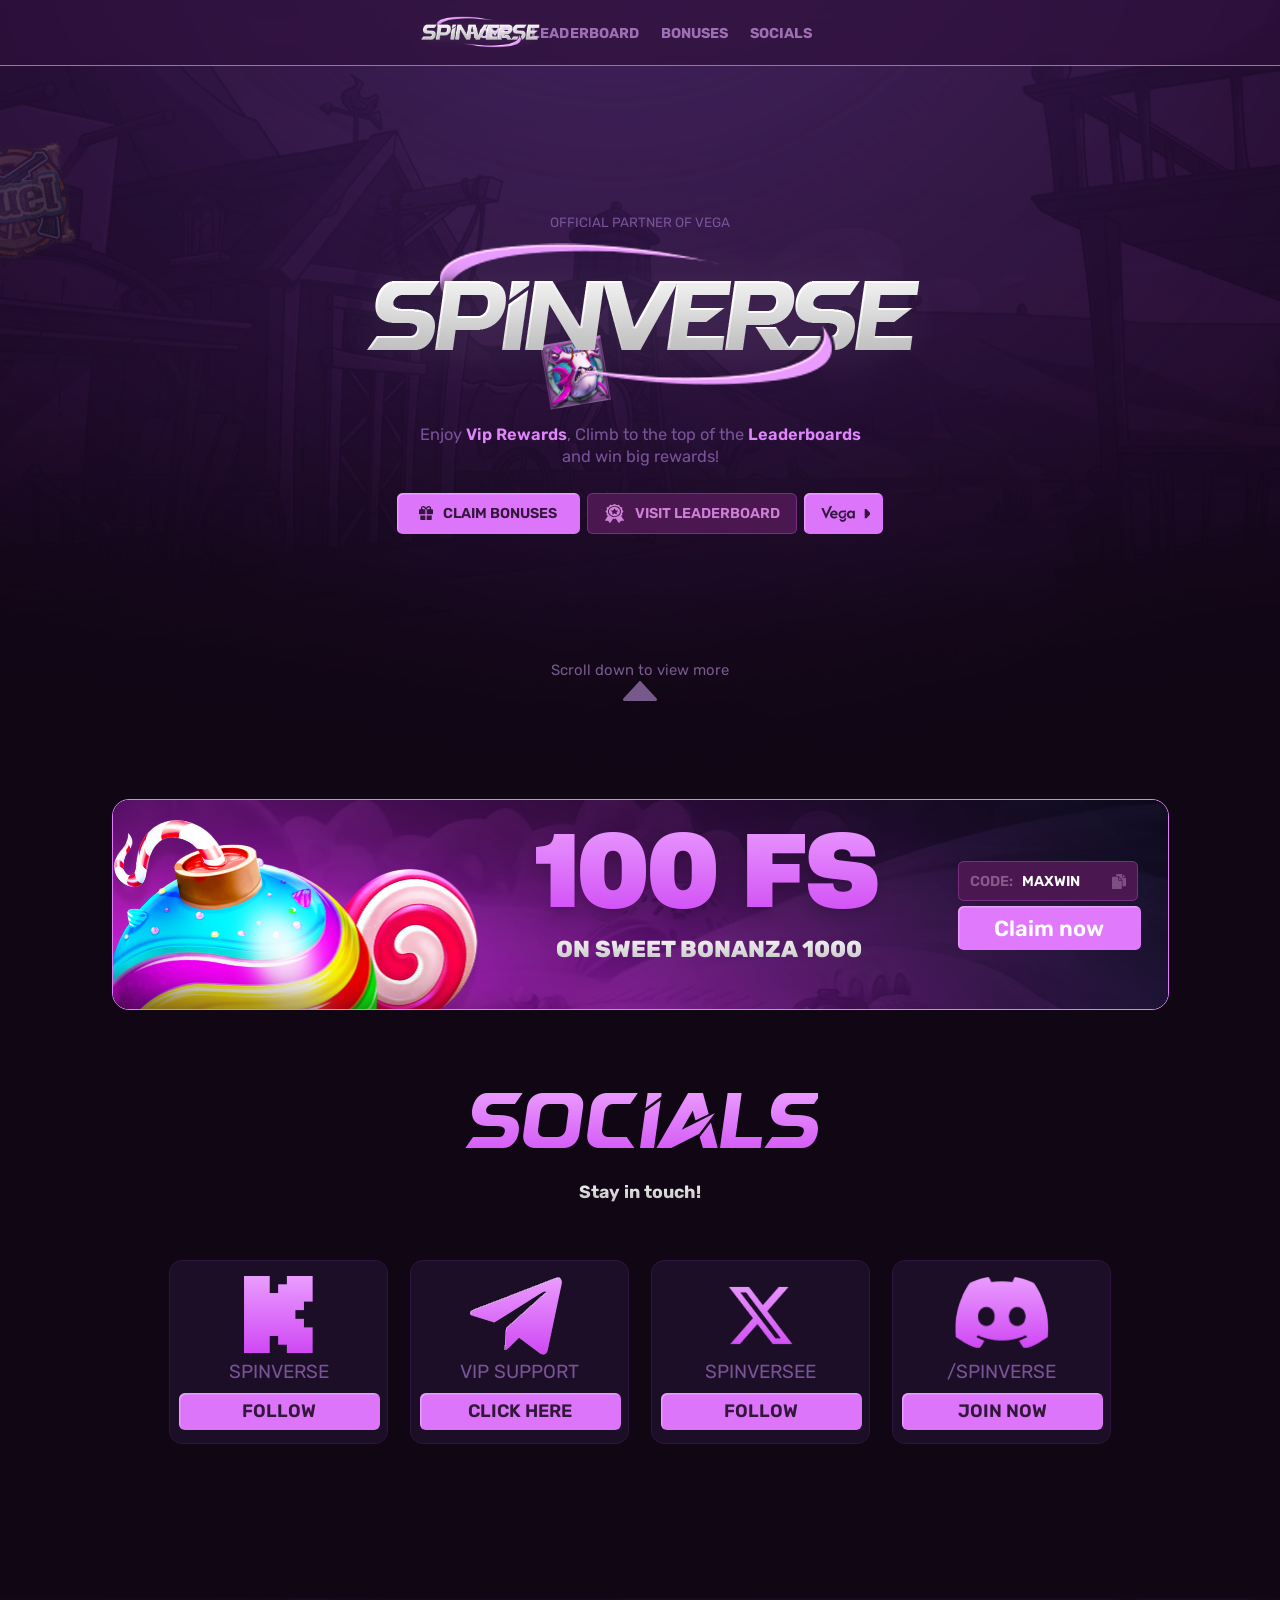
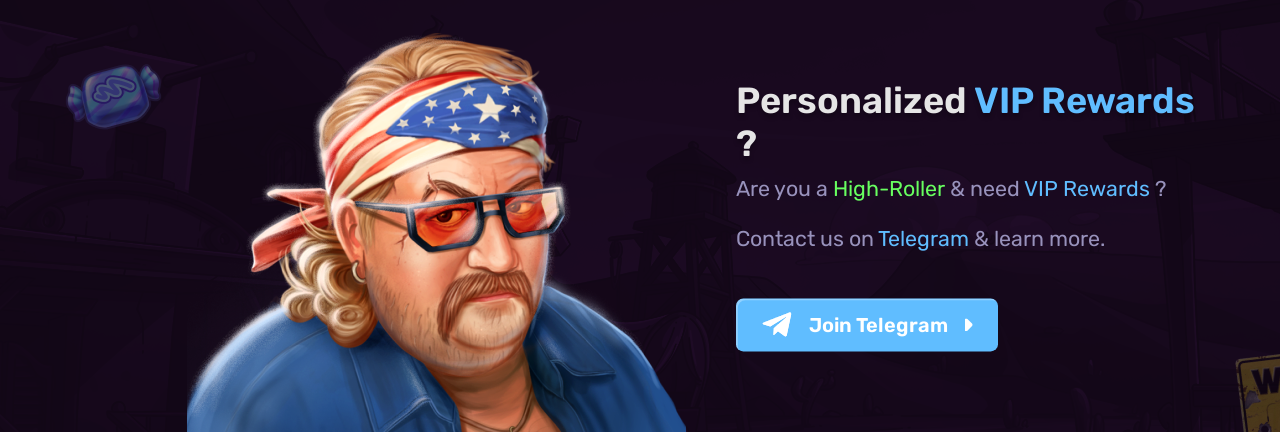
==== index.html @ 549899ab "SpinVerse site built from the Figma design Two pages implemented from Figma file GrZ4Aiq9pjTUiHEvaQZ" ====
<!DOCTYPE html>
<html lang="en">
<head>
<meta charset="utf-8">
<meta name="viewport" content="width=device-width, initial-scale=1">
<title>SpinVerse — Official Partner of Vega</title>
<meta name="description" content="Enjoy VIP rewards, climb to the top of the SpinVerse leaderboards and win big rewards.">
<link rel="icon" href="assets/img/logo-nav.png">
<link rel="preconnect" href="https://fonts.googleapis.com">
<link rel="preconnect" href="https://fonts.gstatic.com" crossorigin>
<link href="https://fonts.googleapis.com/css2?family=Blinker:wght@400;600&family=Onest:wght@400..800&family=Rubik:wght@300..900&display=swap" rel="stylesheet">
<link rel="stylesheet" href="css/style.css">
<link rel="stylesheet" href="css/responsive.css">
</head>
<body>

<header class="topbar">
  <div class="topbar__inner">
    <a href="index.html" aria-label="SpinVerse home">
      <img class="topbar__logo" src="assets/img/logo-nav.png" alt="SpinVerse">
    </a>
    <button class="nav-toggle" type="button" aria-expanded="false" aria-controls="primary-nav" aria-label="Toggle navigation">
      <span></span><span></span><span></span>
    </button>
    <ul class="topbar__nav" id="primary-nav">
      <li><a href="index.html" aria-current="page">HOME</a></li>
      <li><a href="leaderboard.html">LEADERBOARD</a></li>
      <li><a href="#bonuses">BONUSES</a></li>
      <li><a href="#socials">SOCIALS</a></li>
    </ul>
  </div>
</header>

<main>

  <!-- ===================== hero (Figma 13:2) ===================== -->
  <section class="hero">
    <img class="hero__bg" src="assets/img/bg-homepage.png" alt="">

    <div class="deco deco--bg3"><img src="assets/img/deco-bg3.png" alt=""></div>
    <div class="deco deco--razor"><img src="assets/img/deco-razor.png" alt=""></div>
    <div class="deco deco--gaybo"><img src="assets/img/deco-gaybo.png" alt=""></div>
    <div class="deco deco--sweets"><img src="assets/img/deco-sweets-mid.png" alt=""></div>

    <div class="hero__brand">
      <p class="hero__partner">OFFICIAL PARTNER OF VEGA</p>
      <img class="hero__logo" src="assets/img/logo-spinverse-hero.png" alt="SpinVerse">
      <p class="hero__tagline">
        Enjoy <strong>Vip Rewards</strong>, Climb to the top of the <strong>Leaderboards</strong><br>
        and win big rewards!
      </p>
      <div class="hero__actions">
        <a class="btn btn--fill btn--claim" href="#bonuses">
          <img class="btn__icon" src="assets/svg/icon-gift.svg" alt="">CLAIM BONUSES
        </a>
        <a class="btn btn--ghost btn--lb" href="leaderboard.html">
          <img class="btn__icon" src="assets/svg/icon-premium-badge.svg" alt="">VISIT LEADERBOARD
        </a>
        <a class="btn btn--fill btn--vega" href="#" aria-label="Visit Vega">
          <span class="vega-mark" aria-hidden="true"></span>
          <span class="caret" aria-hidden="true"></span>
        </a>
      </div>
    </div>

    <div class="scroll-cue">
      <span>Scroll down to view more</span>
      <img src="assets/svg/icon-scroll-arrow.svg" alt="">
    </div>
  </section>

  <!-- ================ 100 FS banner (Figma 47:594) ================ -->
  <section class="promo" id="bonuses">
    <div class="promo__card">
      <img class="promo__bg" src="assets/img/banner-100fs-bg.png" alt="">
      <p class="promo__headline"><span>100 FS</span></p>
      <p class="promo__sub">ON SWEET BONANZA 1000</p>
      <div class="promo__actions">
        <button class="code-chip" type="button" data-code="MAXWIN">
          <span class="code-chip__label">CODE:</span>
          <span class="code-chip__value">MAXWIN</span>
          <img class="code-chip__copy" src="assets/svg/icon-copy.svg" alt="">
        </button>
        <a class="btn promo__claim" href="#">Claim now</a>
      </div>
    </div>
  </section>

  <!-- ================== socials (Figma 47:595) ==================== -->
  <section class="socials" id="socials">
    <h2 class="socials__title"><span>SOCIALS</span></h2>
    <p class="socials__sub">Stay in touch!</p>

    <div class="socials__grid">
      <div class="social-card">
        <span class="social-card__glyph glyph--kick" aria-hidden="true"></span>
        <p class="social-card__handle">SPINVERSE</p>
        <a class="btn social-card__cta" href="#">FOLLOW</a>
      </div>

      <div class="social-card">
        <img class="social-card__svg" src="assets/svg/icon-telegram-big.svg" alt="">
        <p class="social-card__handle">VIP SUPPORT</p>
        <a class="btn social-card__cta" href="#">CLICK HERE</a>
      </div>

      <div class="social-card">
        <span class="social-card__glyph glyph--x" aria-hidden="true"></span>
        <p class="social-card__handle">SPINVERSEE</p>
        <a class="btn social-card__cta" href="#">FOLLOW</a>
      </div>

      <div class="social-card">
        <span class="social-card__glyph glyph--discord" aria-hidden="true"></span>
        <p class="social-card__handle">/SPINVERSE</p>
        <a class="btn social-card__cta" href="#">JOIN NOW</a>
      </div>
    </div>
  </section>

  <!-- ================ VIP rewards band (Figma 47:598) ============= -->
  <section class="vip">
    <img class="vip__art" src="assets/img/vip-art.png" alt="">
    <div class="vip__inner">

      <div class="vip__copy">
        <h2 class="vip__title">Personalized <span>VIP Rewards</span> ?</h2>
        <p class="vip__text">
          Are you a <span class="hi-green">High-Roller</span> &amp; need <span class="hi-blue">VIP Rewards</span> ?<br><br>
          Contact us on <span class="hi-blue">Telegram</span> &amp; learn more.
        </p>
        <a class="btn vip__tg" href="#">
          <img src="assets/svg/icon-telegram-btn.svg" alt="">
          Join Telegram
          <span class="caret" aria-hidden="true"></span>
        </a>
      </div>
    </div>
  </section>

</main>

<script src="js/main.js"></script>
</body>
</html>
---- css/style.css ----
/* ==========================================================================
   SpinVerse — implemented from Figma "SpinVerse (Copy)"
   file GrZ4Aiq9pjTUiHEvaQZJc5 · frames 13:2 (Home) and 3:210 (Rainbet LB)
   Design canvas: 1920px wide. Values below are the Figma values verbatim.
   ========================================================================== */

*, *::before, *::after { box-sizing: border-box; }
html, body { margin: 0; padding: 0; }

/* The two display faces the design calls for. Both are subset to ASCII and
   converted to WOFF from the originals in /neue-corp-font-family and /sakana.
   NOTE: both were supplied under personal-use-only licences — commercial
   deployment needs retail licences (PP Neue Corp from Pangram Pangram). */
@font-face {
  font-family: "PP Neue Corp";
  src: url("../assets/fonts/PPNeueCorp-NormalUltrabold.woff") format("woff");
  font-weight: 800;
  font-style: normal;
  font-display: swap;
}
@font-face {
  font-family: "Sakana";
  src: url("../assets/fonts/Sakana-Regular.woff") format("woff");
  font-weight: 400;
  font-style: normal;
  font-display: swap;
}

:root {
  /* surfaces */
  --bg:              #100614;
  --topbar-bg:       rgba(47, 16, 60, .7);
  --card-bg:         #1c0e26;
  --card-border:     #2e1440;
  --row-odd:         #1c0e26;
  --row-even:        #2d153f;
  --podium-bg:       #1e2024;
  --vip-bg:          #0e0e26;
  --code-bg:         #4b1750;
  --code-border:     rgba(210, 100, 221, .33);

  /* brand purples */
  --purple:          #dc75fa;
  --purple-btn:      #e079fb;
  --purple-accent:   #e085fb;
  --purple-1st:      #db71fa;
  --nav:             #9e6fb2;
  --muted:           #795398;
  --muted-2:         #88598c;
  --on-purple:       #32173a;

  /* podium / rank accents */
  --silver:          #b5b5b5;
  --silver-bar:      #a1a1a1;
  --silver-badge:    #dedede;
  --orange:          #fe543d;

  /* misc */
  --blue:            #60bdff;
  --green:           #68ff60;

  /* the two display faces from the Figma file */
  --font-display:    "PP Neue Corp", "Arial Black", system-ui, sans-serif;
  --font-sakana:     "Sakana", "Impact", system-ui, sans-serif;

  /* shared treatment for the gradient display wordmarks */
  --grad-wordmark:   linear-gradient(0deg, #cf48f4 0%, #ea9cff 100%);

  /* the inset top-left highlight Figma puts on every filled button */
  --btn-gloss:       inset 1.397px 1.397px 0 0 rgba(255, 255, 255, .3);
}

body {
  background: var(--bg);
  font-family: "Rubik", system-ui, -apple-system, "Segoe UI", sans-serif;
  color: #fff;
  overflow-x: hidden;
}

img { display: block; max-width: 100%; }
a { text-decoration: none; color: inherit; }

/* ============================ top bar (13:6 / 47:602) ==================== */

.topbar {
  position: relative;
  z-index: 20;
  height: 66px;
  background: var(--topbar-bg);
  border-bottom: 1px solid var(--nav);
  backdrop-filter: blur(6px);
}
.topbar__inner {
  position: relative;
  height: 100%;
  max-width: 1920px;
  margin-inline: auto;
}
.topbar__logo {
  position: absolute;
  left: 414px;
  top: 16px;
  width: 131.49px;
  height: 34px;
  object-fit: contain;
}
.topbar__nav {
  display: flex;
  align-items: center;
  justify-content: center;
  gap: 21px;              /* uniform 21px between the four Figma labels */
  height: 100%;
  margin: 0;
  padding: 0;
  list-style: none;
}
.topbar__nav a {
  font-size: 14.3px;
  font-weight: 700;
  color: var(--nav);
  letter-spacing: .01em;
  transition: color .18s ease;
}
.topbar__nav a:hover,
.topbar__nav a[aria-current="page"] { color: #e7c8f5; }

.nav-toggle {
  display: none;
  position: absolute;
  right: 20px;
  top: 50%;
  transform: translateY(-50%);
  width: 40px;
  height: 32px;
  padding: 6px;
  background: none;
  border: 0;
  cursor: pointer;
}
.nav-toggle span {
  display: block;
  height: 2px;
  margin: 4px 0;
  background: var(--nav);
  border-radius: 2px;
}

/* ============================== buttons ================================= */

.btn {
  position: relative;
  display: inline-flex;
  align-items: center;
  justify-content: center;
  gap: 8px;
  border: 0;
  border-radius: 5.589px;
  font-family: inherit;
  font-size: 14.3px;
  font-weight: 600;
  cursor: pointer;
  white-space: nowrap;
  transition: transform .15s ease, filter .15s ease;
}
.btn:hover { transform: translateY(-1px); filter: brightness(1.07); }
.btn:active { transform: translateY(0); }

/* filled purple + Figma's inset gloss */
.btn--fill {
  background: var(--purple);
  color: var(--on-purple);
  box-shadow: var(--btn-gloss);
}
/* dark chip with the translucent orchid hairline */
.btn--ghost {
  background: var(--code-bg);
  border: 1px solid var(--code-border);
  color: #ce80d7;
}
.btn__icon { width: 14px; height: 14px; flex: none; }

/* copy-code chip (22:429 / 3:422) */
.code-chip {
  display: inline-flex;
  align-items: center;
  gap: 9px;
  height: 40px;
  padding: 0 11px;
  background: var(--code-bg);
  border: .697px solid var(--code-border);
  border-radius: 5.578px;
  font-family: inherit;
  font-size: 14.41px;
  font-weight: 600;
  cursor: pointer;
  transition: border-color .18s ease;
}
.code-chip:hover { border-color: rgba(210, 100, 221, .7); }
.code-chip__label { color: var(--muted-2); }
.code-chip__value { color: #fff; }
.code-chip__copy {
  width: 14px;
  height: 15px;
  flex: none;
  margin-left: auto;      /* copy glyph sits flush right, as in Figma */
  opacity: .85;
}
.code-chip.is-copied .code-chip__value::after {
  content: " \2713";
  color: var(--green);
}

/* the Vega wordmark is a PNG used as an alpha mask so it can be recoloured */
.vega-mark {
  width: 34px;
  height: 16px;
  background: currentColor;
  -webkit-mask: url("../assets/img/vega-wordmark-mask.png") no-repeat center / contain;
          mask: url("../assets/img/vega-wordmark-mask.png") no-repeat center / contain;
}

/* the source polygon points up; Figma rotates it 90° so it reads as a chevron */
.caret {
  flex: none;
  transform: rotate(90deg);
  background: currentColor;
  -webkit-mask: url("../assets/svg/icon-caret.svg") no-repeat center / contain;
          mask: url("../assets/svg/icon-caret.svg") no-repeat center / contain;
}

/* ======================= HOME · hero (13:2) ============================== */

.hero {
  position: relative;
  height: 791px;
  margin-top: -66px;        /* top bar overlays the hero art, as in Figma */
  padding-top: 66px;
  overflow: hidden;
}
.hero__bg {
  position: absolute;
  inset: 0;
  width: 100%;
  height: 791px;
  object-fit: cover;
  z-index: 0;
}

/* floating game-art decorations (13:384-387) — each keeps its Figma box,
   rotation and opacity; the inner leaf keeps its own explicit size. */
.deco { position: absolute; z-index: 1; pointer-events: none; }
.deco img { width: 100%; height: 100%; object-fit: cover; }
.deco--bg3    { left: -72px;  top: 116px; width: 170px;     height: 170px;     transform: rotate(-9.63deg);  opacity: .16; }
.deco--razor  { left: 545px;  top: 340px; width: 60.683px;  height: 64.614px;  transform: rotate(-9.54deg); }
.deco--gaybo  { left: 1292px; top: 200px; width: 74.491px;  height: 74.491px;  transform: rotate(5.08deg); }
.deco--sweets { left: 1635px; top: 397px; width: 122.849px; height: 96.158px;  transform: rotate(-18.61deg); opacity: .23; }

/* brand block (47:597) — 658×327 frame, children at Figma coordinates */
.hero__brand {
  position: relative;
  z-index: 2;
  width: 658px;
  max-width: 100%;
  height: 327px;
  margin: 141px auto 0;     /* frame top 207 − top bar 66 */
}
.hero__partner {
  position: absolute;
  top: 7px;
  left: 0; right: 0;
  margin: 0;
  text-align: center;
  font-size: 13.468px;
  color: var(--muted);
}
.hero__logo {
  position: absolute;
  top: 0; left: 0;
  width: 658px;
  height: 226px;
  object-fit: contain;
}
.hero__tagline {
  position: absolute;
  top: 217px;
  left: 0; right: 0;
  margin: 0;
  text-align: center;
  font-size: 16.414px;
  line-height: 1.35;
  color: var(--muted);
}
.hero__tagline strong {
  font-weight: 600;
  color: var(--purple-accent);
}
.hero__actions {
  position: absolute;
  top: 286px;
  left: 0; right: 0;
  display: flex;
  justify-content: center;
  gap: 7px;
}
/* icon and label offsets inside each hero button are taken from Figma */
.hero__actions .btn--claim {
  width: 183.026px; height: 40.517px;
  justify-content: flex-start; padding-left: 22px; gap: 10px;
}
.hero__actions .btn--lb {
  width: 210px; height: 41px;
  justify-content: flex-start; padding-left: 17px; gap: 11px;
}
.hero__actions .btn--vega {
  width: 79px; height: 41px; color: var(--on-purple);
  justify-content: flex-start; padding-left: 17px; gap: 8px;
}
.btn--vega .caret { width: 9.78px; height: 17.115px; }
.btn--lb .btn__icon { width: 19px; height: 19px; }

/* scroll cue (24:465 / 24:467) */
.scroll-cue {
  position: absolute;
  z-index: 2;
  top: 661px;
  left: 0; right: 0;
  text-align: center;
  color: #78598c;
  font-size: 14.89px;
}
.scroll-cue img {
  width: 34.149px;
  height: 19.514px;
  margin: 2px auto 0;
  animation: bob 1.8s ease-in-out infinite;
}
/* the source polygon points up; Figma rotates it 180° to point down */
@keyframes bob {
  0%, 100% { transform: translateY(0)   rotate(180deg); }
  50%      { transform: translateY(5px) rotate(180deg); }
}

/* ===================== HOME · 100 FS banner (47:594) ==================== */

.promo { padding: 8px 20px 0; }
.promo__card {
  position: relative;
  width: 1057px;
  max-width: 100%;
  height: 211px;
  margin-inline: auto;
  border: 1px solid #e07dfb;
  border-radius: 17px;
  overflow: hidden;
}
.promo__bg {
  position: absolute;
  inset: 0;
  width: 100%;
  height: 100%;
  object-fit: cover;
}
/* "100 FS" — PP Neue Corp Normal Ultrabold 104.779px (Figma 22:424).
   The fixed box keeps the layout stable; the inner span carries the gradient
   so background-clip maps to the glyphs rather than the whole box. */
.promo__headline {
  position: absolute;
  left: 417px;
  top: 26px;
  width: 353.33px;
  height: 91px;
  margin: 0;
  display: flex;
  align-items: center;
  justify-content: center;
  filter: drop-shadow(0 8px 5.8px rgba(0, 0, 0, .12));
}
.promo__headline span {
  font-family: var(--font-display);
  font-weight: 800;
  font-size: 104.779px;
  line-height: 1;
  white-space: nowrap;
  background: var(--grad-wordmark);
  -webkit-background-clip: text;
          background-clip: text;
  color: transparent;
}
.promo__sub {
  position: absolute;
  left: 443px;
  top: 135px;
  margin: 0;
  font-size: 23.165px;
  font-weight: 800;
  background: linear-gradient(0deg, #c3c3c3 0%, #f9f9f9 100%);
  -webkit-background-clip: text;
          background-clip: text;
  color: transparent;
}
.promo__actions {
  position: absolute;
  left: 845px;
  top: 61px;
  display: flex;
  flex-direction: column;
  gap: 5px;
}
.promo__actions .code-chip { width: 180.606px; }
.promo__claim {
  width: 183px;
  height: 44px;
  background: var(--purple-btn);
  color: #fff;
  font-size: 21.795px;
  font-weight: 600;
  box-shadow: var(--btn-gloss);
}

/* ======================== HOME · socials (47:595) ======================= */

.socials { padding: 92px 20px 0; }
/* "SOCIALS" — Sakana 78.085px (Figma 40:557) */
.socials__title {
  width: 356.67px;
  height: 54.67px;
  margin: 0 auto;
  display: flex;
  align-items: center;
  justify-content: center;
}
.socials__title span {
  font-family: var(--font-sakana);
  font-weight: 400;
  font-size: 78.085px;
  line-height: 1;
  white-space: nowrap;
  background: var(--grad-wordmark);
  -webkit-background-clip: text;
          background-clip: text;
  color: transparent;
}
.socials__sub {
  margin: 24px 0 0;
  text-align: center;
  font-size: 17.703px;
  font-weight: 700;
  background: linear-gradient(180deg, #f4f4f4 0%, #c0c0c0 100%);
  -webkit-background-clip: text;
          background-clip: text;
  color: transparent;
}
.socials__grid {
  display: grid;
  grid-template-columns: repeat(4, 219px);
  gap: 22px;
  justify-content: center;
  margin-top: 58px;
}
.social-card {
  position: relative;
  height: 184px;
  background: var(--card-bg);
  border: 1px solid var(--card-border);
  border-radius: 13px;
  transition: border-color .2s ease, transform .2s ease;
}
.social-card:hover { border-color: #58306e; transform: translateY(-3px); }

/* Each glyph is the Figma PNG used as an alpha mask, filled with the design's
   purple gradient. Sizes are per-icon — no shared descendant sizing rule. */
.social-card__glyph {
  position: absolute;
  background-image: linear-gradient(0deg, #cf48f4 0%, #ea9cff 100%);
  -webkit-mask-repeat: no-repeat; mask-repeat: no-repeat;
  -webkit-mask-size: contain;     mask-size: contain;
  -webkit-mask-position: center;  mask-position: center;
}
.glyph--kick {
  left: 54.12px; top: 15.76px; width: 108.433px; height: 76.261px;
  -webkit-mask-image: url("../assets/img/mask-kick.png");
          mask-image: url("../assets/img/mask-kick.png");
}
.glyph--x {
  left: 56.07px; top: 18px; width: 105.244px; height: 74.018px;
  -webkit-mask-image: url("../assets/img/mask-x.png");
          mask-image: url("../assets/img/mask-x.png");
}
.glyph--discord {
  left: 57.78px; top: 15.88px; width: 102.055px; height: 71.775px;
  -webkit-mask-image: url("../assets/img/mask-discord.png");
          mask-image: url("../assets/img/mask-discord.png");
}
/* telegram ships as a real SVG, so it is rendered, not masked */
.social-card__svg {
  position: absolute;
  left: 50px; top: 0;
  width: 110px;
  height: 110px;
}
.social-card__handle {
  position: absolute;
  top: 99px;
  left: 0; right: 0;
  margin: 0;
  text-align: center;
  font-size: 18.957px;
  color: var(--muted);
}
.social-card__cta {
  position: absolute;
  left: 8.81px;
  top: 132px;
  width: 200.745px;
  height: 37.009px;
  border-radius: 6px;
  background: var(--purple);
  color: var(--on-purple);
  font-size: 18px;
  font-weight: 600;
  box-shadow: inset 1.472px 1.472px 0 0 rgba(255, 255, 255, .3);
}

/* ========================= HOME · VIP band (47:598) ===================== */

.vip {
  position: relative;
  height: 434px;
  margin-top: 154px;
  background: var(--vip-bg);
  overflow: hidden;          /* stands in for Figma's rectangular mask */
}
/* Figma composites this band from five layers with a colour-dodge blend at 65%
   over #0e0e26. CSS mix-blend-mode does not reproduce that stack faithfully
   (it blew the sky out), so the whole artwork group — saloon plate, cowboy,
   bonus coin and both sweets — is exported from Figma pre-flattened. */
.vip__art {
  position: absolute;
  left: 50%;
  top: 0;
  transform: translateX(-50%);
  width: 1920px;
  max-width: none;
  height: 434px;
  z-index: 0;
  pointer-events: none;
}
/* The band is authored 1983px wide on a 1920px page, so it deliberately
   overhangs both edges; keeping the true width makes the x-coordinates land. */
.vip__inner {
  position: relative;
  height: 100%;
  width: 1983px;
  margin-inline: auto;
}
/* Copy column at x=991: title y=102, body y=156.8, button y=279.
   Kept in normal flow inside .vip__copy so it can reflow on narrow screens. */
.vip__copy { position: absolute; z-index: 1; left: 991px; top: 102px; }
.vip__title {
  margin: 0;
  font-size: 36.34px;
  font-weight: 600;
  line-height: 43px;
  color: #e5e5e5;
  text-shadow: 0 4px 4px rgba(0, 0, 0, .25);
}
.vip__title span { color: var(--blue); }
.vip__text {
  margin: 11.8px 0 0;
  font-size: 21.435px;
  line-height: 25px;
  color: #9892bc;
}
.vip__text .hi-green { color: var(--green); }
.vip__text .hi-blue  { color: var(--blue); }
.vip__tg {
  display: flex;
  align-items: center;
  justify-content: space-between;
  margin-top: 47.2px;
  padding: 0 23px 0 24px;
  width: 262px;
  height: 53px;
  border-radius: 7.357px;
  background: var(--blue);
  color: #fff;
  font-size: 20px;
  box-shadow: inset 1.839px 1.839px 0 0 rgba(255, 255, 255, .3);
}
.vip__tg img { width: 34px; height: 34px; }
.vip__tg .caret { width: 12.875px; height: 22.531px; }
---- css/responsive.css ----
/* ==========================================================================
   SpinVerse — responsive behaviour.
   The Figma file is a single 1920px desktop composition with no smaller
   breakpoints, so everything below the desktop width is an interpretation:
   sections reflow rather than scale, to keep type legible.
   ========================================================================== */

/* ------------------------- ≤1560px: VIP band reflows --------------------
   The cowboy is baked into vip-art.png on its left third, so the copy stays
   on the right and the plate is cropped from the centre outwards. */
@media (max-width: 1560px) {
  .vip__art {
    left: 0;
    transform: none;
    width: 100%;
    height: 100%;
    object-fit: cover;
    object-position: 38% center;
  }
  .vip__inner { width: auto; max-width: 100%; }
  .vip__copy {
    left: auto;
    right: 5%;
    top: 50%;
    transform: translateY(-50%);
    max-width: 480px;
  }
}

/* ------------------------- ≤1200px: nav + promo ------------------------- */
@media (max-width: 1200px) {
  .topbar__logo { left: 24px; }
}

@media (max-width: 1120px) {
  .promo { padding-inline: 24px; }
  .promo__card {
    display: flex;
    flex-direction: column;
    align-items: center;
    justify-content: center;
    gap: 14px;
    height: auto;
    padding: 32px 24px;
    text-align: center;
  }
  /* the artwork sits on the left of the banner, so darken it behind the copy */
  .promo__card::after {
    content: "";
    position: absolute;
    inset: 0;
    background: linear-gradient(90deg, rgba(16, 6, 20, .72), rgba(16, 6, 20, .82));
    z-index: 0;
  }
  .promo__headline,
  .promo__sub,
  .promo__actions { position: static; z-index: 1; }
  .promo__headline { width: 265px; height: 68px; }
  .promo__headline span { font-size: 78px; }
  .promo__sub { font-size: 20px; }
  .promo__actions { flex-direction: row; flex-wrap: wrap; justify-content: center; gap: 10px; }
}

/* --------------------- ≤1024px: nav collapses to a drawer --------------- */
@media (max-width: 1024px) {
  .nav-toggle { display: block; }
  .topbar__nav {
    position: absolute;
    top: 66px;
    left: 0;
    right: 0;
    flex-direction: column;
    gap: 0;
    height: auto;
    padding: 8px 0;
    background: #1b0a24;
    border-bottom: 1px solid var(--nav);
    display: none;
  }
  .topbar__nav.is-open { display: flex; }
  .topbar__nav li { width: 100%; text-align: center; }
  .topbar__nav a { display: block; padding: 14px 0; font-size: 15px; }
}

/* --------------------- ≤1000px: socials to two columns ------------------ */
@media (max-width: 1000px) {
  .socials { padding-top: 72px; }
  .socials__grid { grid-template-columns: repeat(2, 219px); gap: 20px; }
}

/* ------------------- ≤900px: podium stacks, table tightens -------------- */
@media (max-width: 900px) {
  .podium {
    flex-direction: column;
    align-items: center;
    gap: 66px;             /* room for the prize bar hanging below each card */
    margin-top: 40px;
  }
  .podium__col--first,
  .podium__col--second,
  .podium__col--third { margin-top: 0; }
  /* first place reads first on a stacked layout */
  .podium__col--first  { order: 1; }
  .podium__col--second { order: 2; }
  .podium__col--third  { order: 3; }

  .timer { margin-top: 72px; }

  .lb-table__row {
    grid-template-columns: 52px 1fr 96px;
    padding-inline: 14px;
  }
  /* wagered and reward are the two numbers worth keeping side by side */
  .lb-table__wagered { display: none; }
  .lb-table__head .lb-table__wagered { display: none; }
}

/* --------------- ≤820px: hero reflows from canvas to flow --------------- */
@media (max-width: 820px) {
  .hero {
    height: auto;
    padding-bottom: 56px;
  }
  .hero__bg { height: 100%; }
  .deco { display: none; }

  .hero__brand {
    display: flex;
    flex-direction: column;
    align-items: center;
    width: 100%;
    height: auto;
    margin-top: 56px;
    padding-inline: 20px;
  }
  .hero__partner,
  .hero__logo,
  .hero__tagline,
  .hero__actions { position: static; }
  .hero__partner { order: 1; margin-bottom: 10px; }
  .hero__logo    { order: 2; width: 100%; max-width: 420px; height: auto; }
  .hero__tagline { order: 3; margin-top: 12px; font-size: 15px; }
  .hero__actions { order: 4; margin-top: 24px; flex-wrap: wrap; }

  .scroll-cue { position: static; margin-top: 36px; }

  /* art becomes a dimmed backdrop; the copy centres over it */
  .vip { height: auto; min-height: 340px; padding: 44px 20px; }
  .vip::after {
    content: "";
    position: absolute;
    inset: 0;
    background: rgba(14, 14, 38, .62);
    z-index: 0;
  }
  .vip__art { opacity: .38; object-position: 32% center; }
  .vip__inner { height: auto; }
  /* stays positioned so its z-index still counts against the ::after scrim */
  .vip__copy {
    position: relative;
    z-index: 2;
    left: auto;
    right: auto;
    top: auto;
    transform: none;
    max-width: 100%;
    margin: 0 auto;
    text-align: center;
  }
  .vip__title { font-size: 30px; line-height: 1.2; }
  .vip__text { font-size: 18px; }
  .vip__tg { margin-inline: auto; }
}

/* ------------------------- ≤620px: single column ------------------------ */
@media (max-width: 620px) {
  .topbar__logo { width: 110px; height: 28px; top: 19px; }

  .socials { padding-top: 60px; }
  .socials__title { width: 260px; height: 40px; }
  .socials__title span { font-size: 57px; }
  .socials__grid { grid-template-columns: 219px; }

  .promo__headline { width: 220px; height: 57px; }
  .promo__headline span { font-size: 65px; }
  .promo__sub { font-size: 17px; }

  .lb__title { width: 232px; height: 61px; margin-top: 48px; }
  .lb__title span { font-size: 64px; }
  .lb__subtitle { font-size: 23px; line-height: 30px; }
  .lb__lede { font-size: 12.5px; padding-inline: 20px; }
  .lb__cta { flex-wrap: wrap; gap: 8px; }

  .lb-table { padding-inline: 14px; }
  .lb-table__row { grid-template-columns: 44px 1fr 82px; padding-inline: 12px; }
  .lb-table__user,
  .lb-table__reward { font-size: 13px; }

  .vip__title { font-size: 25px; }
  .vip__text { font-size: 16px; }
  .vip__tg { width: 100%; max-width: 262px; }
}

/* --------------------------- motion preferences ------------------------- */
@media (prefers-reduced-motion: reduce) {
  .scroll-cue img { animation: none; }
  .btn, .social-card, .code-chip { transition: none; }
  .btn:hover, .social-card:hover { transform: none; }
}
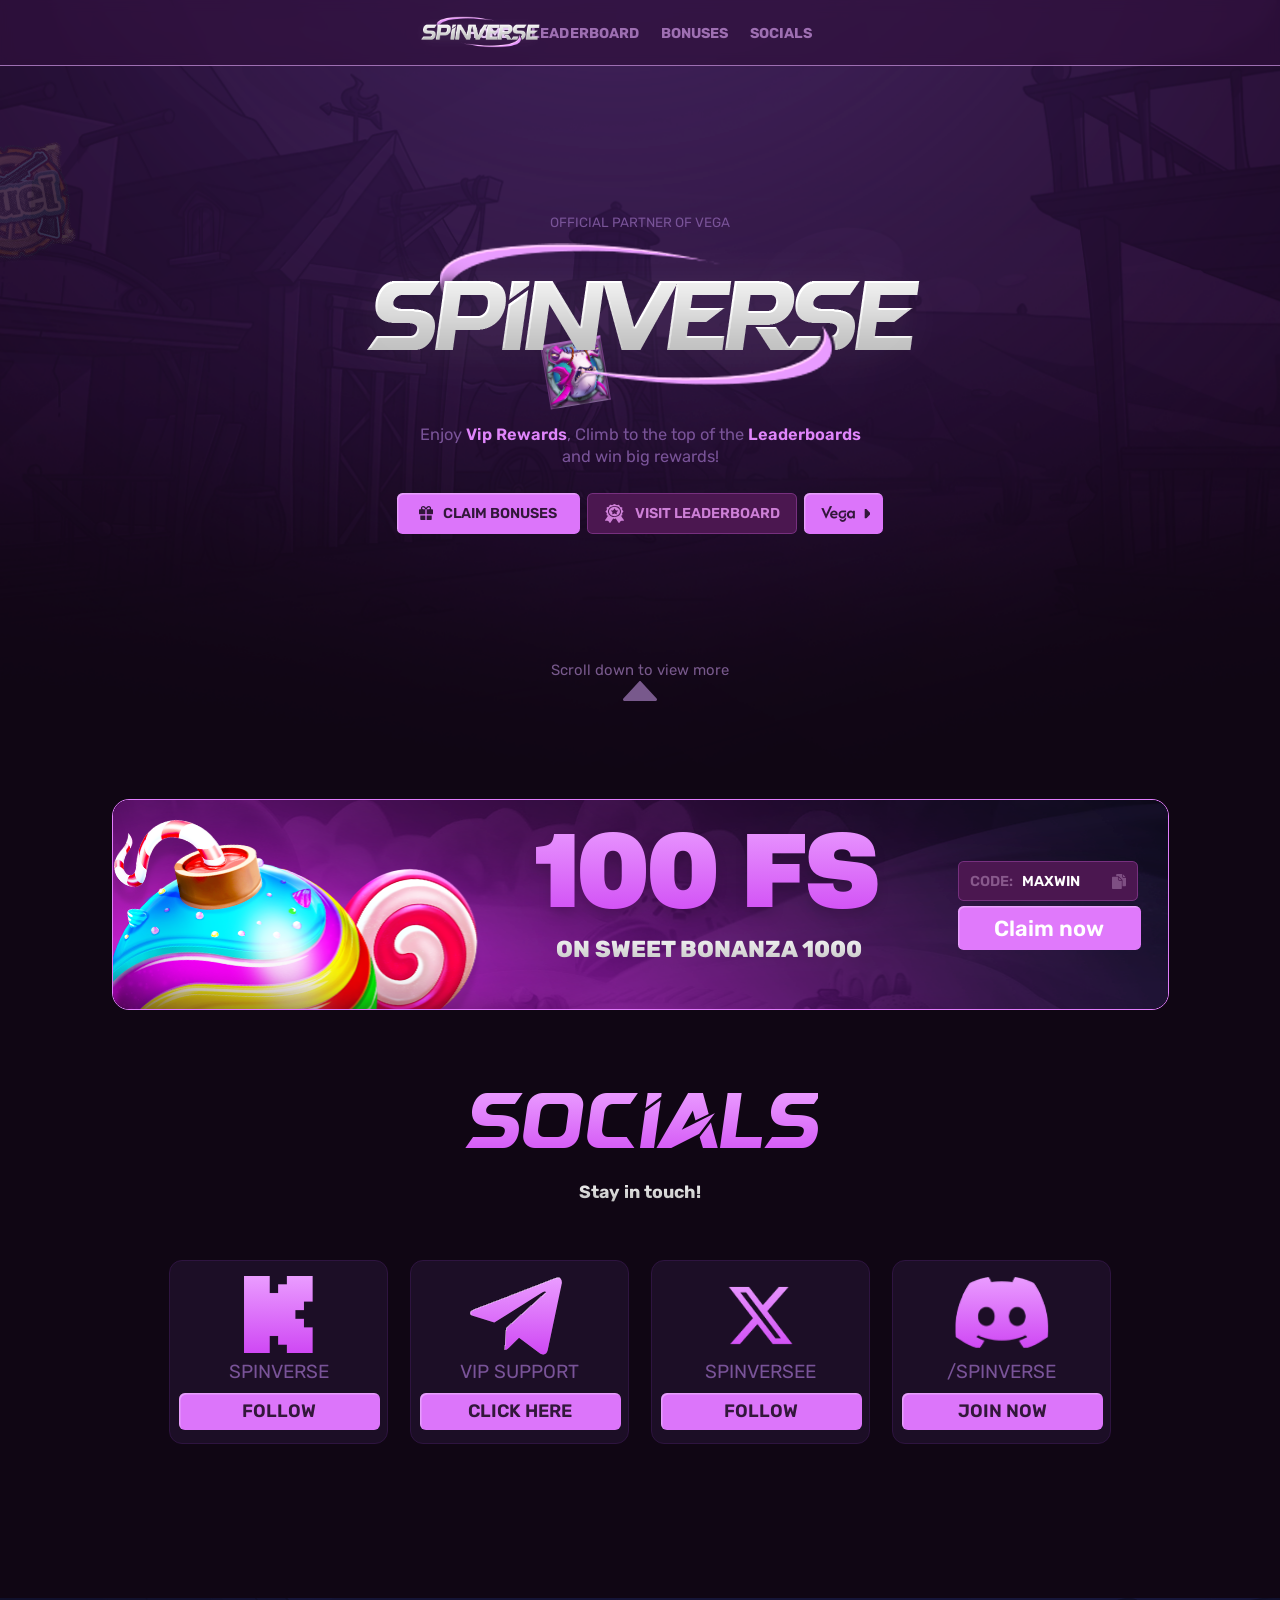
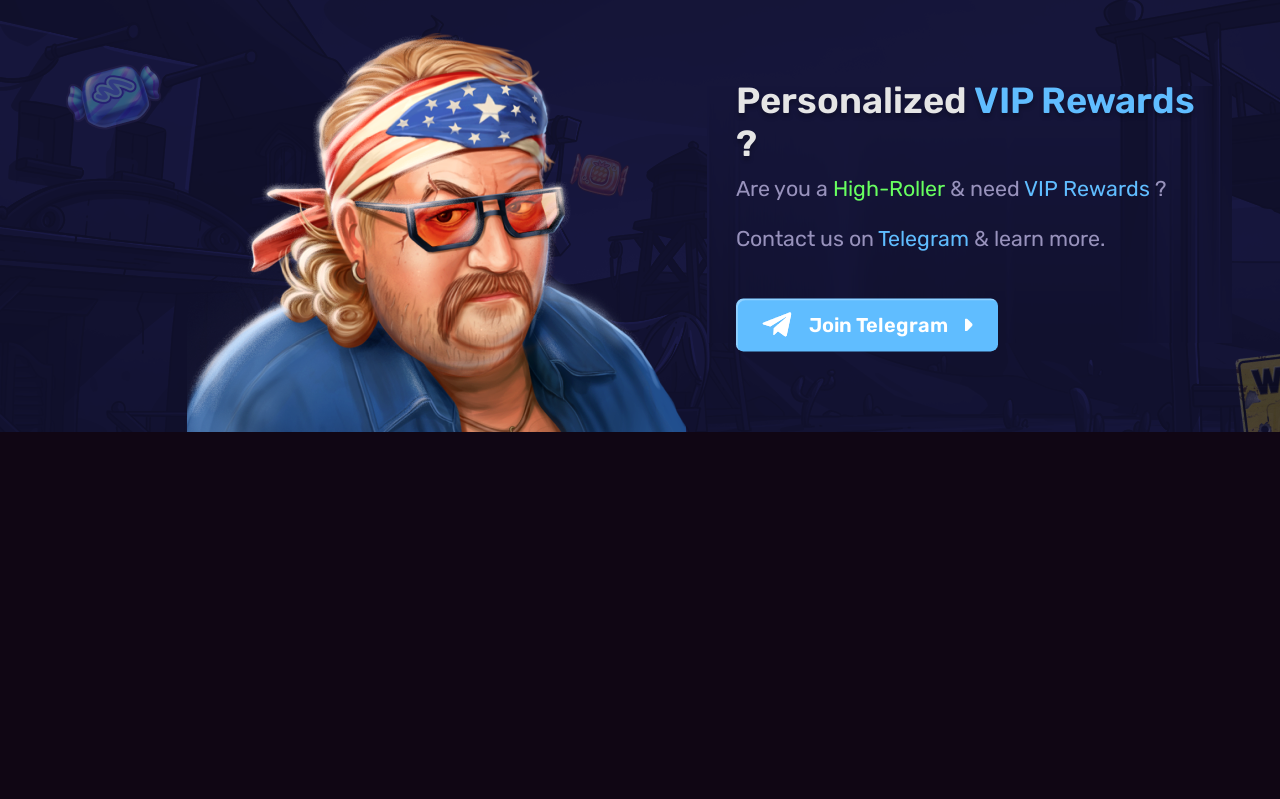
==== commit afe317b4: "Fix VIP band colour and restore the frame's trailing space The band rendered dark purple instead of " ====
--- a/index.html
+++ b/index.html
@@ -31,7 +31,7 @@
   </div>
 </header>
 
-<main>
+<main class="home">
 
   <!-- ===================== hero (Figma 13:2) ===================== -->
   <section class="hero">
--- a/css/style.css
+++ b/css/style.css
@@ -523,6 +523,10 @@
 
 /* ========================= HOME · VIP band (47:598) ===================== */
 
+/* The Figma Home Page frame is 2424 tall and the band ends at 2057, leaving
+   367px of page background below it. */
+.home { padding-bottom: 367px; }
+
 .vip {
   position: relative;
   height: 434px;
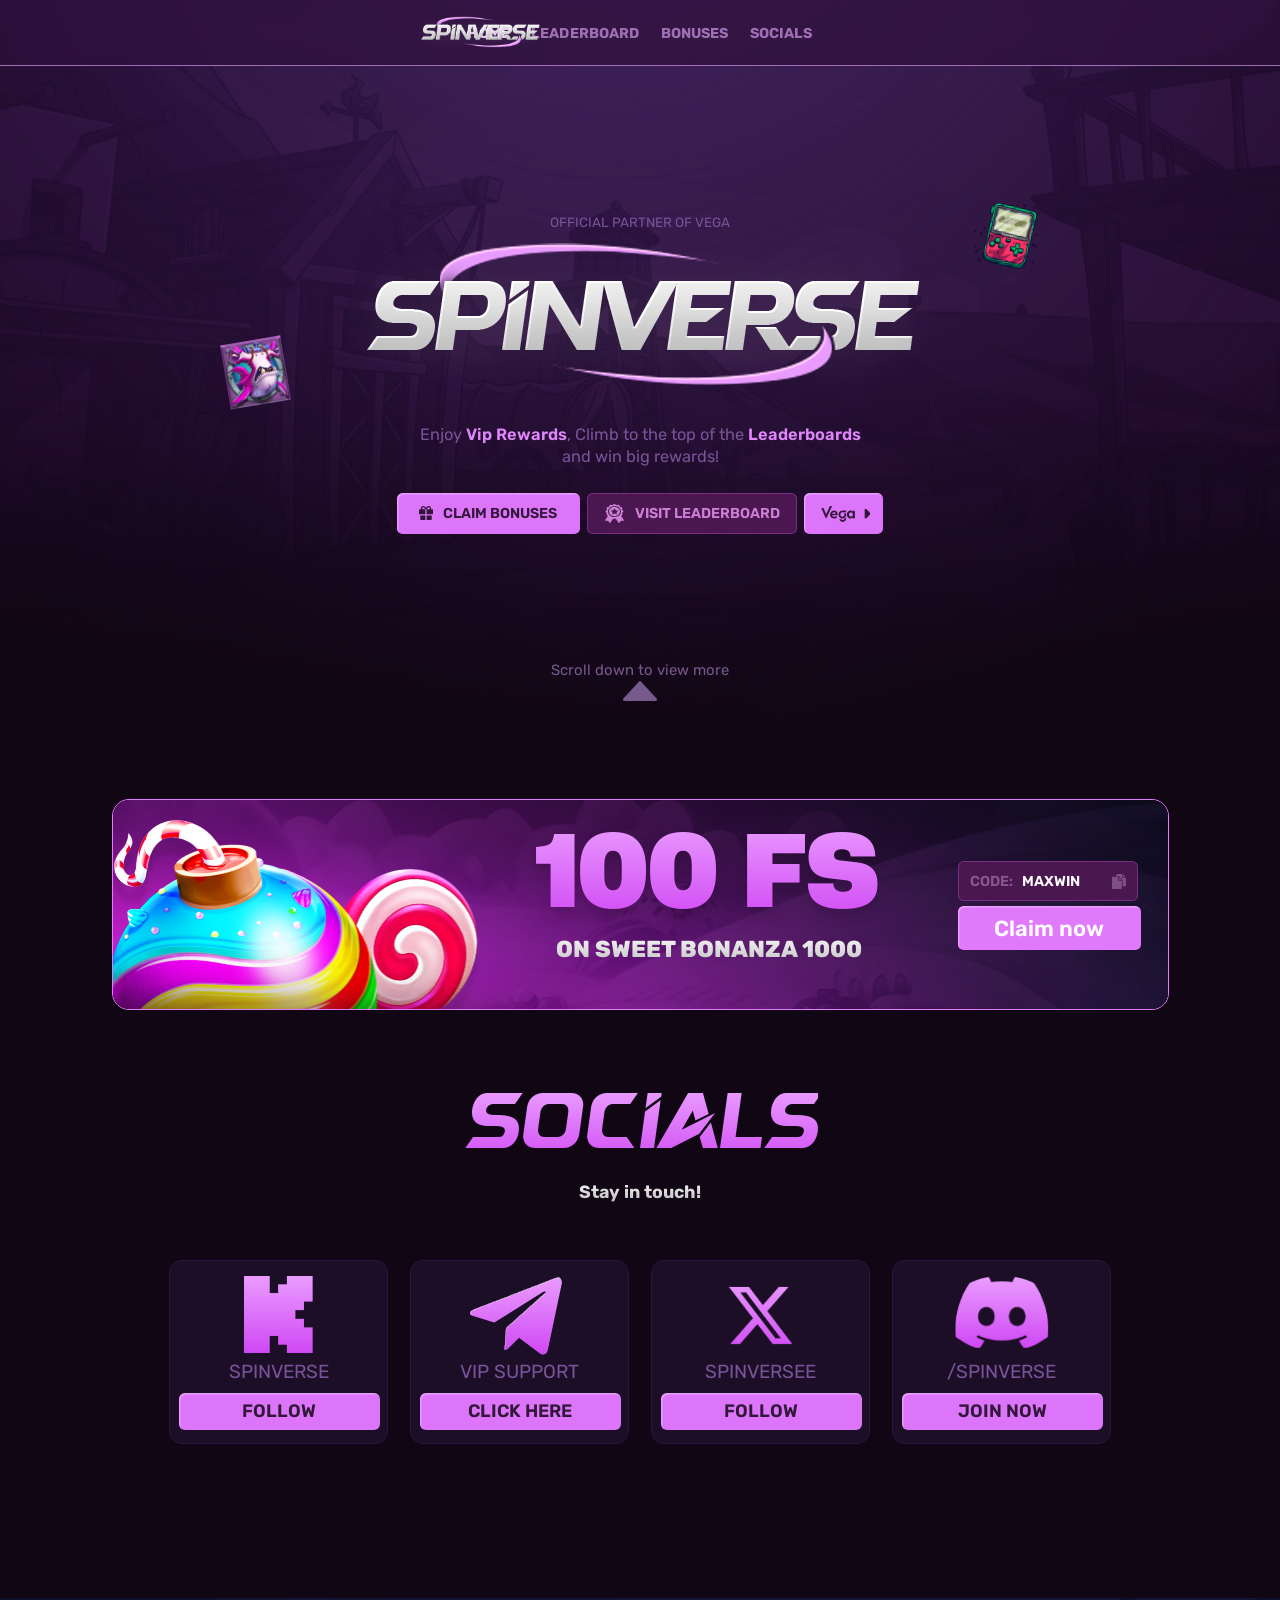
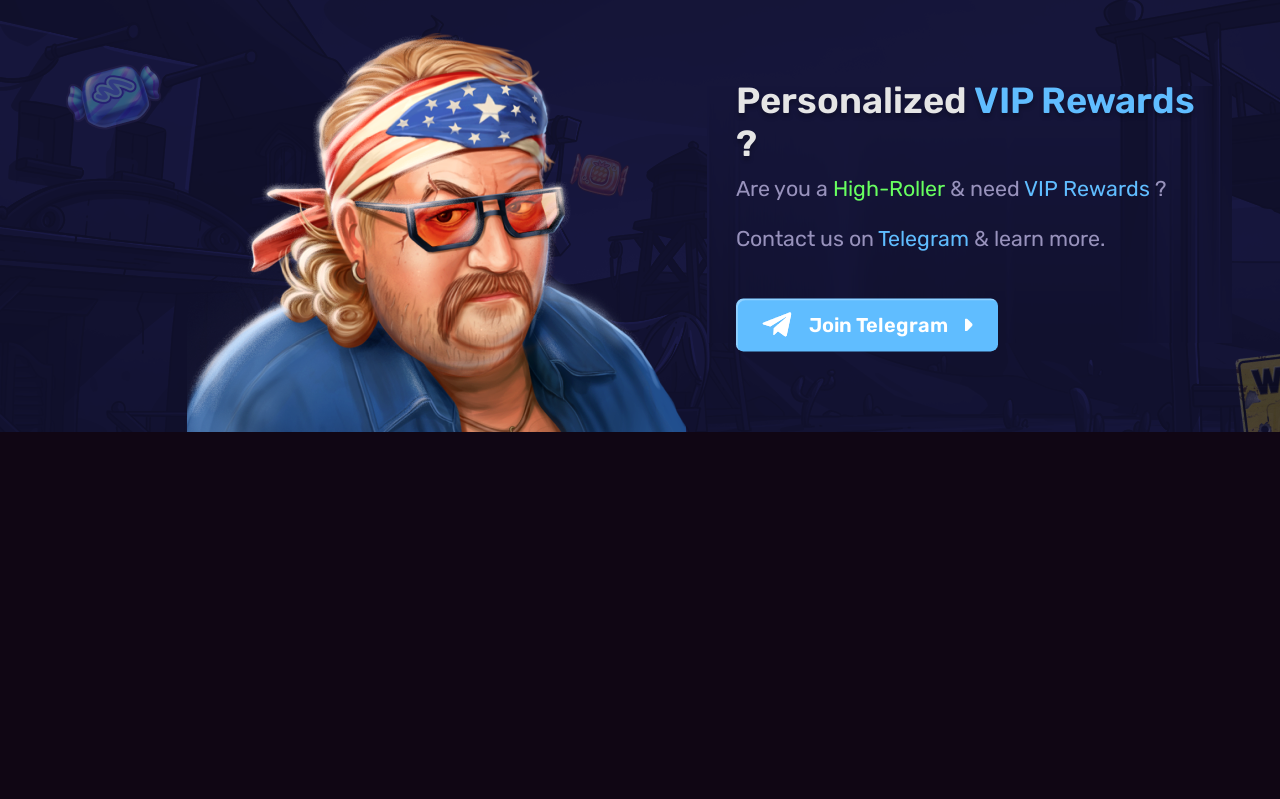
==== commit 265b5759: "Anchor the hero decorations to a centred 1920 box The floating game art was positioned by absolute o" ====
--- a/index.html
+++ b/index.html
@@ -37,10 +37,15 @@
   <section class="hero">
     <img class="hero__bg" src="assets/img/bg-homepage.png" alt="">
 
-    <div class="deco deco--bg3"><img src="assets/img/deco-bg3.png" alt=""></div>
-    <div class="deco deco--razor"><img src="assets/img/deco-razor.png" alt=""></div>
-    <div class="deco deco--gaybo"><img src="assets/img/deco-gaybo.png" alt=""></div>
-    <div class="deco deco--sweets"><img src="assets/img/deco-sweets-mid.png" alt=""></div>
+    <!-- Figma places this art by absolute x/y on a 1920px page, so it lives in
+         a centred 1920 box; otherwise it drifts against the centred logo and
+         the rightmost piece falls off narrower viewports. -->
+    <div class="hero__deco" aria-hidden="true">
+      <div class="deco deco--bg3"><img src="assets/img/deco-bg3.png" alt=""></div>
+      <div class="deco deco--razor"><img src="assets/img/deco-razor.png" alt=""></div>
+      <div class="deco deco--gaybo"><img src="assets/img/deco-gaybo.png" alt=""></div>
+      <div class="deco deco--sweets"><img src="assets/img/deco-sweets-mid.png" alt=""></div>
+    </div>
 
     <div class="hero__brand">
       <p class="hero__partner">OFFICIAL PARTNER OF VEGA</p>
--- a/css/style.css
+++ b/css/style.css
@@ -246,9 +246,21 @@
   z-index: 0;
 }
 
-/* floating game-art decorations (13:384-387) — each keeps its Figma box,
-   rotation and opacity; the inner leaf keeps its own explicit size. */
-.deco { position: absolute; z-index: 1; pointer-events: none; }
+/* Floating game-art decorations (13:384-387). Their x/y are measured from the
+   left edge of the 1920px Figma page, so they hang off a centred 1920 box —
+   pinning them to the viewport edge instead would slide them across the logo
+   as the window narrows, and push the rightmost one out of view. */
+.hero__deco {
+  position: absolute;
+  left: 50%;
+  top: 0;
+  transform: translateX(-50%);
+  width: 1920px;
+  height: 791px;
+  z-index: 1;
+  pointer-events: none;
+}
+.deco { position: absolute; pointer-events: none; }
 .deco img { width: 100%; height: 100%; object-fit: cover; }
 .deco--bg3    { left: -72px;  top: 116px; width: 170px;     height: 170px;     transform: rotate(-9.63deg);  opacity: .16; }
 .deco--razor  { left: 545px;  top: 340px; width: 60.683px;  height: 64.614px;  transform: rotate(-9.54deg); }
